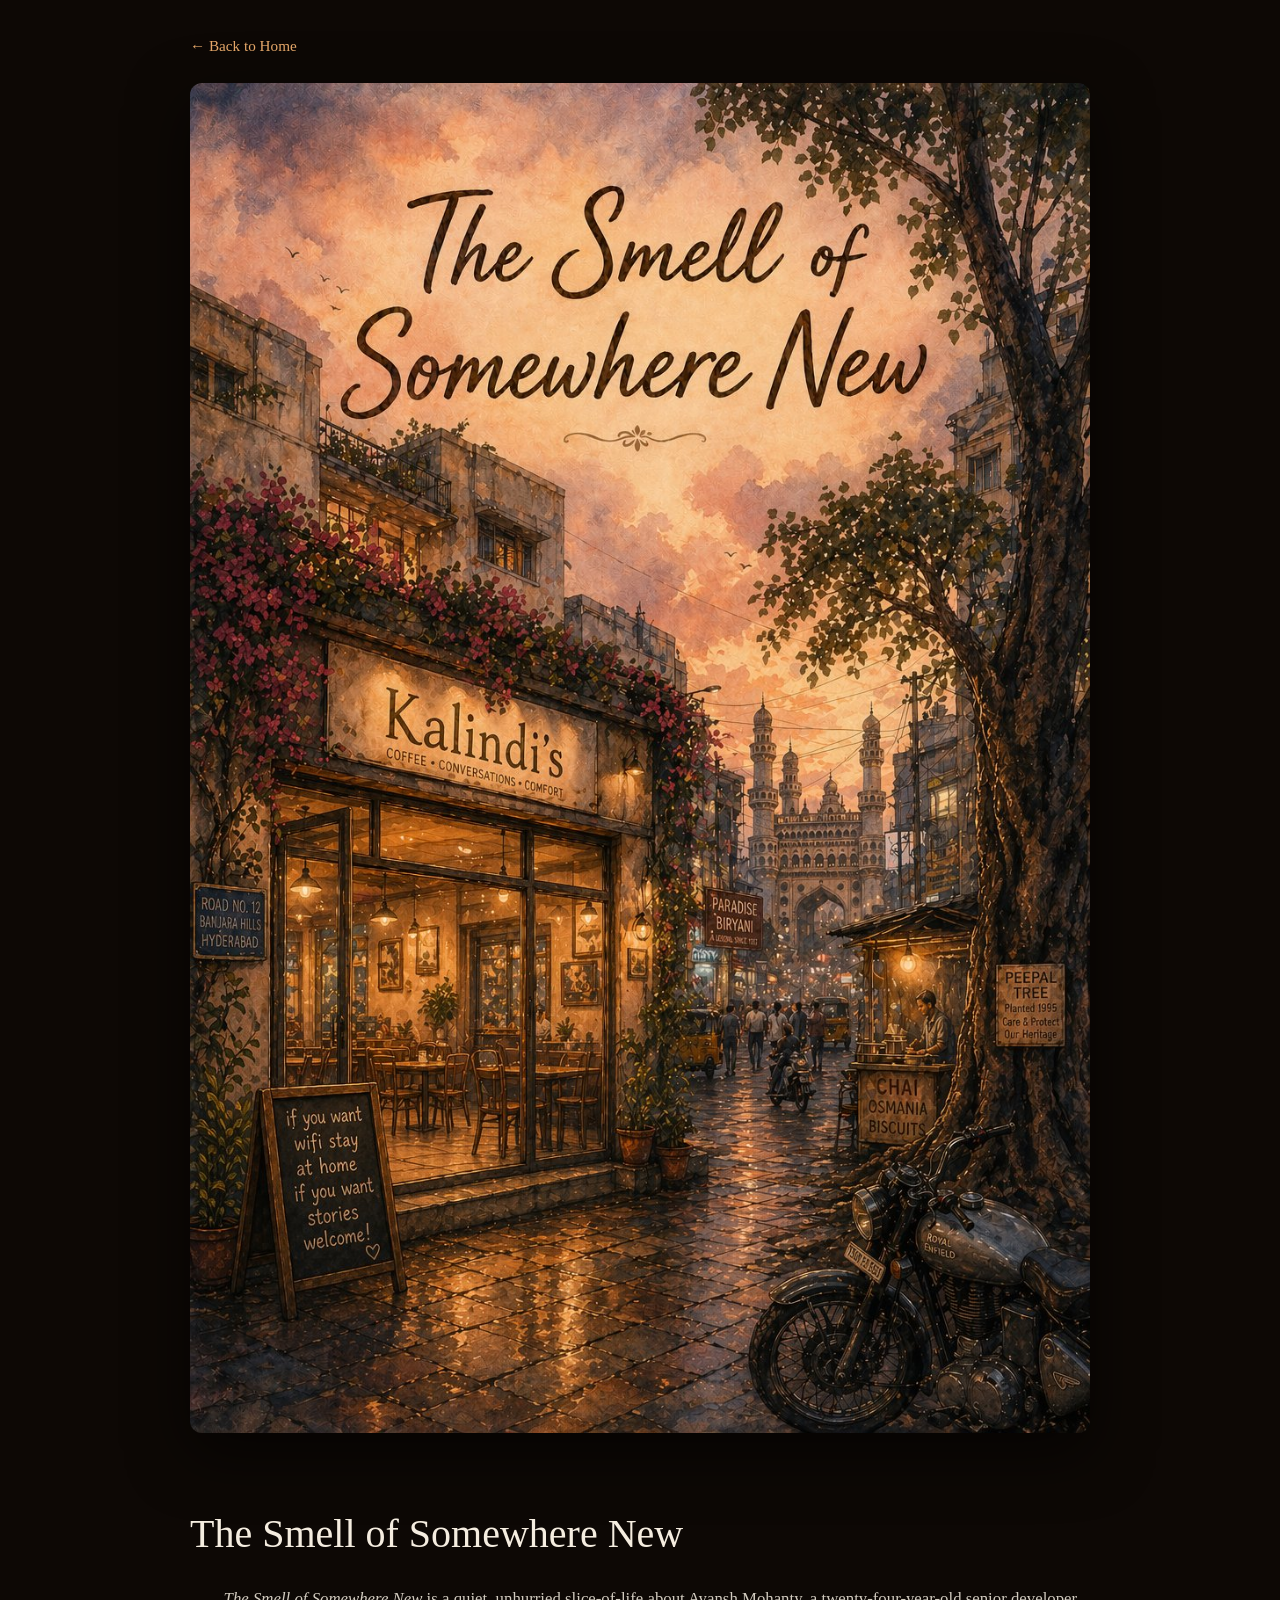
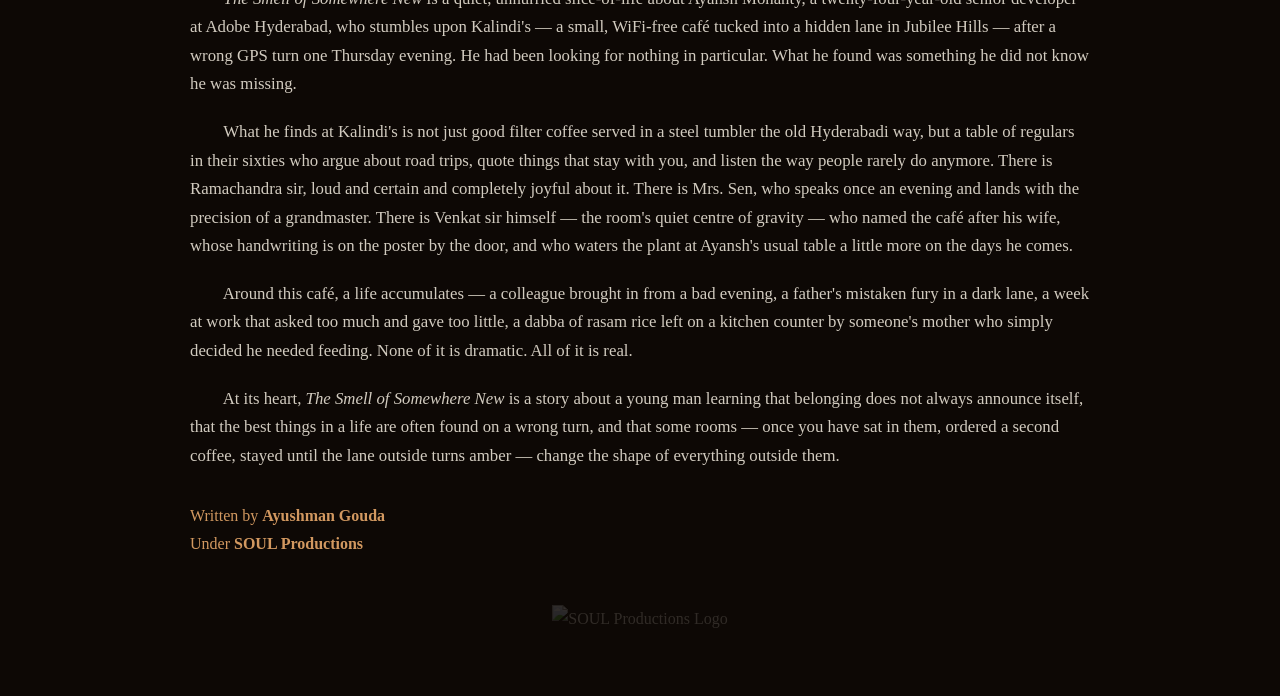
==== about.html @ c13f2eb7 "Add files via upload" ====
<!DOCTYPE html>
<html lang="en">
<head>
<meta charset="UTF-8">
<meta name="viewport" content="width=device-width, initial-scale=1.0">

<title>About – Kalindi’s Café | Slice of Life Web Novel</title>
<meta name="description" content="About Kalindi’s Café – a slice of life web novel set in Hyderabad. Written by Ayushman Gouda under SOUL Productions.">
<meta name="keywords" content="web novel, slice of life, Kalindi's Cafe, Ayushman Gouda, SOUL Productions">
<meta name="author" content="Ayushman Gouda">

<style>
body{
  margin:0;
  font-family:Georgia, serif;
  background:#0d0805;
  color:#f5ede0;
  line-height:1.7;
}

.container{
  max-width:900px;
  margin:auto;
  padding:2rem 1.5rem 4rem;
}

.hero-img{
  width:100%;
  border-radius:12px;
  margin-bottom:2rem;
  box-shadow:0 20px 60px rgba(0,0,0,0.6);
}

h1{
  font-size:2.5rem;
  font-weight:300;
  margin-bottom:1rem;
}

p{
  margin-bottom:1.2rem;
  font-size:1.05rem;
  color:rgba(245,237,224,0.85);
}

.author{
  margin-top:2rem;
  font-size:1rem;
  color:rgba(232,169,106,0.9);
}

.watermark{
  margin-top:3rem;
  text-align:center;
  opacity:0.15;
}

.watermark img{
  max-width:200px;
}

.back{
  display:inline-block;
  margin-bottom:1.5rem;
  color:#e8a96a;
  text-decoration:none;
  font-size:0.95rem;
}
</style>
</head>
<body>

<div class="container">

<a href="index.html" class="back">← Back to Home</a>

<img src="cover.png" class="hero-img" alt="The Smell of Somewhere New cover">

<h1>The Smell of Somewhere New</h1>

<p>
&nbsp;&nbsp;&nbsp;&nbsp;&nbsp;&nbsp;&nbsp;&nbsp;<em>The Smell of Somewhere New</em> is a quiet, unhurried slice-of-life about Ayansh Mohanty, a twenty-four-year-old senior developer at Adobe Hyderabad, who stumbles upon Kalindi's — a small, WiFi-free café tucked into a hidden lane in Jubilee Hills — after a wrong GPS turn one Thursday evening. He had been looking for nothing in particular. What he found was something he did not know he was missing.
</p>

<p>
&nbsp;&nbsp;&nbsp;&nbsp;&nbsp;&nbsp;&nbsp;&nbsp;What he finds at Kalindi's is not just good filter coffee served in a steel tumbler the old Hyderabadi way, but a table of regulars in their sixties who argue about road trips, quote things that stay with you, and listen the way people rarely do anymore. There is Ramachandra sir, loud and certain and completely joyful about it. There is Mrs. Sen, who speaks once an evening and lands with the precision of a grandmaster. There is Venkat sir himself — the room's quiet centre of gravity — who named the café after his wife, whose handwriting is on the poster by the door, and who waters the plant at Ayansh's usual table a little more on the days he comes.
</p>

<p>
&nbsp;&nbsp;&nbsp;&nbsp;&nbsp;&nbsp;&nbsp;&nbsp;Around this café, a life accumulates — a colleague brought in from a bad evening, a father's mistaken fury in a dark lane, a week at work that asked too much and gave too little, a dabba of rasam rice left on a kitchen counter by someone's mother who simply decided he needed feeding. None of it is dramatic. All of it is real.
</p>

<p>
&nbsp;&nbsp;&nbsp;&nbsp;&nbsp;&nbsp;&nbsp;&nbsp;At its heart, <em>The Smell of Somewhere New</em> is a story about a young man learning that belonging does not always announce itself, that the best things in a life are often found on a wrong turn, and that some rooms — once you have sat in them, ordered a second coffee, stayed until the lane outside turns amber — change the shape of everything outside them.
</p>

<div class="author">
Written by <strong>Ayushman Gouda</strong><br>
Under <strong>SOUL Productions</strong>
</div>

<div class="watermark">
<img src="soul-logo.png" alt="SOUL Productions Logo">
</div>

</div>

</body>
</html>
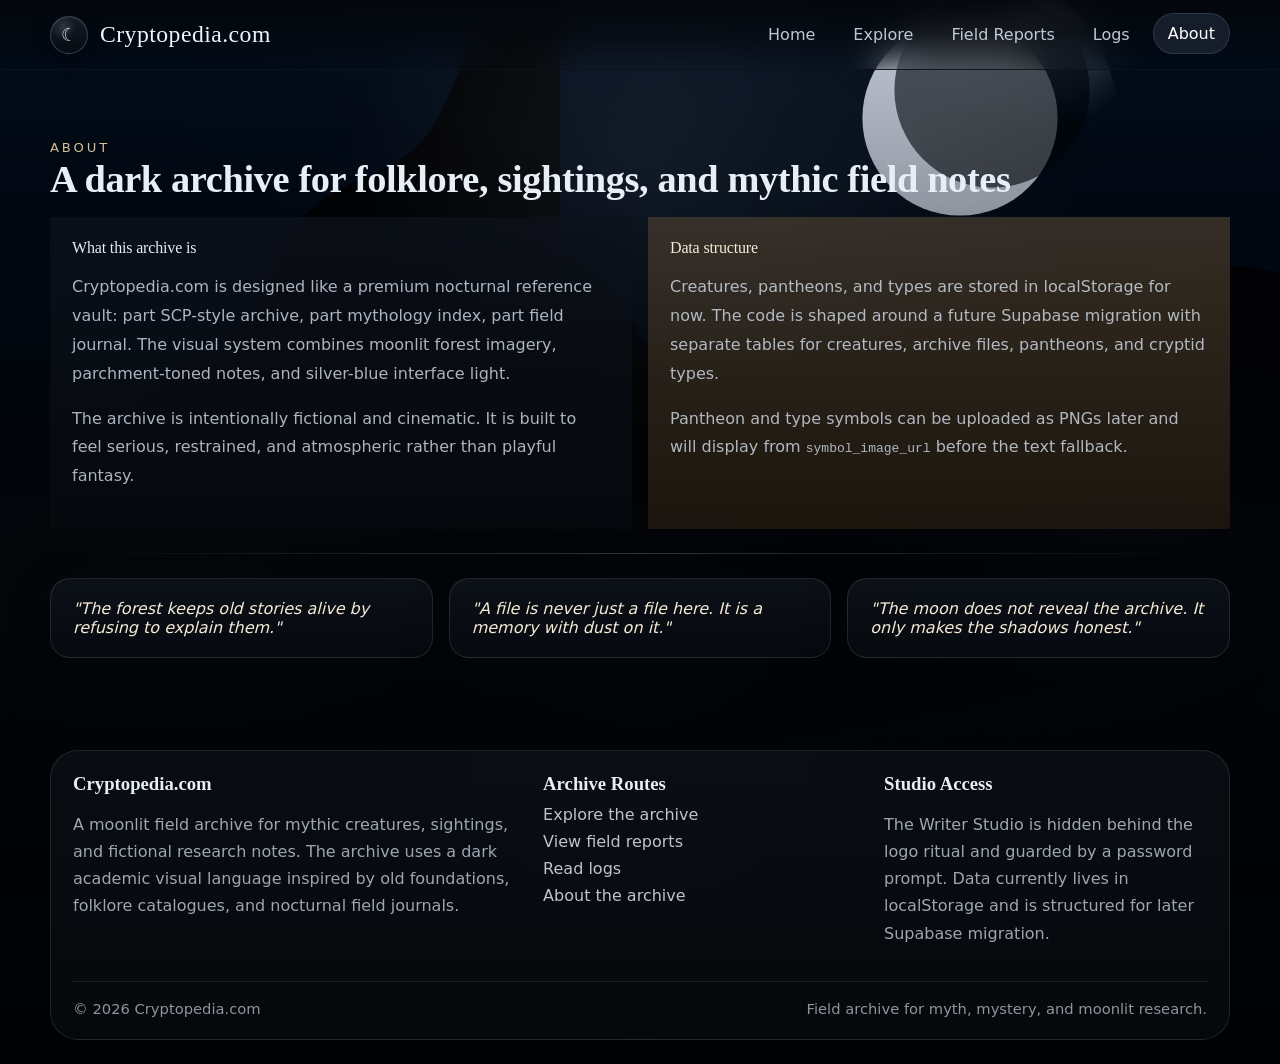
==== commit 276cb595: "Add files via upload" ====
--- a/about.html
+++ b/about.html
@@ -1,109 +1,37 @@
-<!DOCTYPE html>
+<!doctype html>
 <html lang="en">
-<head>
-<meta charset="UTF-8">
-<meta name="viewport" content="width=device-width, initial-scale=1.0">
-
-<title>About – Kalindi’s Café | Slice of Life Web Novel</title>
-<meta name="description" content="About Kalindi’s Café – a slice of life web novel set in Hyderabad. Written by Ayushman Gouda under SOUL Productions.">
-<meta name="keywords" content="web novel, slice of life, Kalindi's Cafe, Ayushman Gouda, SOUL Productions">
-<meta name="author" content="Ayushman Gouda">
-
-<style>
-body{
-  margin:0;
-  font-family:Georgia, serif;
-  background:#0d0805;
-  color:#f5ede0;
-  line-height:1.7;
-}
-
-.container{
-  max-width:900px;
-  margin:auto;
-  padding:2rem 1.5rem 4rem;
-}
-
-.hero-img{
-  width:100%;
-  border-radius:12px;
-  margin-bottom:2rem;
-  box-shadow:0 20px 60px rgba(0,0,0,0.6);
-}
-
-h1{
-  font-size:2.5rem;
-  font-weight:300;
-  margin-bottom:1rem;
-}
-
-p{
-  margin-bottom:1.2rem;
-  font-size:1.05rem;
-  color:rgba(245,237,224,0.85);
-}
-
-.author{
-  margin-top:2rem;
-  font-size:1rem;
-  color:rgba(232,169,106,0.9);
-}
-
-.watermark{
-  margin-top:3rem;
-  text-align:center;
-  opacity:0.15;
-}
-
-.watermark img{
-  max-width:200px;
-}
-
-.back{
-  display:inline-block;
-  margin-bottom:1.5rem;
-  color:#e8a96a;
-  text-decoration:none;
-  font-size:0.95rem;
-}
-</style>
-</head>
-<body>
-
-<div class="container">
-
-<a href="index.html" class="back">← Back to Home</a>
-
-<img src="cover.png" class="hero-img" alt="The Smell of Somewhere New cover">
-
-<h1>The Smell of Somewhere New</h1>
-
-<p>
-&nbsp;&nbsp;&nbsp;&nbsp;&nbsp;&nbsp;&nbsp;&nbsp;<em>The Smell of Somewhere New</em> is a quiet, unhurried slice-of-life about Ayansh Mohanty, a twenty-four-year-old senior developer at Adobe Hyderabad, who stumbles upon Kalindi's — a small, WiFi-free café tucked into a hidden lane in Jubilee Hills — after a wrong GPS turn one Thursday evening. He had been looking for nothing in particular. What he found was something he did not know he was missing.
-</p>
-
-<p>
-&nbsp;&nbsp;&nbsp;&nbsp;&nbsp;&nbsp;&nbsp;&nbsp;What he finds at Kalindi's is not just good filter coffee served in a steel tumbler the old Hyderabadi way, but a table of regulars in their sixties who argue about road trips, quote things that stay with you, and listen the way people rarely do anymore. There is Ramachandra sir, loud and certain and completely joyful about it. There is Mrs. Sen, who speaks once an evening and lands with the precision of a grandmaster. There is Venkat sir himself — the room's quiet centre of gravity — who named the café after his wife, whose handwriting is on the poster by the door, and who waters the plant at Ayansh's usual table a little more on the days he comes.
-</p>
-
-<p>
-&nbsp;&nbsp;&nbsp;&nbsp;&nbsp;&nbsp;&nbsp;&nbsp;Around this café, a life accumulates — a colleague brought in from a bad evening, a father's mistaken fury in a dark lane, a week at work that asked too much and gave too little, a dabba of rasam rice left on a kitchen counter by someone's mother who simply decided he needed feeding. None of it is dramatic. All of it is real.
-</p>
-
-<p>
-&nbsp;&nbsp;&nbsp;&nbsp;&nbsp;&nbsp;&nbsp;&nbsp;At its heart, <em>The Smell of Somewhere New</em> is a story about a young man learning that belonging does not always announce itself, that the best things in a life are often found on a wrong turn, and that some rooms — once you have sat in them, ordered a second coffee, stayed until the lane outside turns amber — change the shape of everything outside them.
-</p>
-
-<div class="author">
-Written by <strong>Ayushman Gouda</strong><br>
-Under <strong>SOUL Productions</strong>
-</div>
-
-<div class="watermark">
-<img src="soul-logo.png" alt="SOUL Productions Logo">
-</div>
-
-</div>
-
-</body>
+  <head>
+    <meta charset="UTF-8" />
+    <meta name="viewport" content="width=device-width, initial-scale=1.0" />
+    <title>Cryptopedia.com | About</title>
+    <link rel="stylesheet" href="./styles.css" />
+    <script defer src="./app.js"></script>
+  </head>
+  <body data-page="about">
+    <div id="moonlit-background" class="moonlit-background" aria-hidden="true"></div>
+    <div id="eye-layer" class="eye-layer" aria-hidden="true"></div>
+    <div class="site-shell">
+      <header id="site-header"></header>
+      <main id="app" class="page-root"></main>
+      <footer id="site-footer"></footer>
+    </div>
+    <dialog id="password-dialog" class="password-dialog">
+      <form method="dialog" class="password-card" id="password-form">
+        <div class="password-card__eyebrow">Secret Archive Access</div>
+        <h2>Writer Studio Unlock</h2>
+        <p>Enter the archive password to open the hidden console.</p>
+        <label class="field">
+          <span>Password</span>
+          <input id="password-input" type="password" autocomplete="current-password" placeholder="Enter password" />
+        </label>
+        <div class="dialog-actions">
+          <button type="button" class="button button--ghost" data-dialog-close>Cancel</button>
+          <button type="submit" class="button button--primary">Unlock</button>
+        </div>
+        <div id="password-error" class="password-error" aria-live="polite"></div>
+      </form>
+    </dialog>
+    <div id="modal-root"></div>
+    <div id="toast-root" class="toast-root" aria-live="polite"></div>
+  </body>
 </html>
--- a/styles.css
+++ b/styles.css
@@ -0,0 +1,1781 @@
+:root {
+  color-scheme: dark;
+  --bg: #05080d;
+  --bg-deep: #020406;
+  --panel: rgba(14, 19, 28, 0.72);
+  --panel-strong: rgba(10, 14, 21, 0.92);
+  --panel-soft: rgba(21, 28, 39, 0.58);
+  --parchment: linear-gradient(180deg, rgba(226, 207, 173, 0.14), rgba(183, 154, 108, 0.1));
+  --parchment-solid: #dfcfb0;
+  --border: rgba(183, 202, 220, 0.14);
+  --border-strong: rgba(215, 230, 246, 0.26);
+  --text: #e7eef6;
+  --muted: #a3b2c2;
+  --muted-strong: #7d8d9d;
+  --gold: #b59a6c;
+  --gold-soft: #d7bf8e;
+  --silver: #cadbf0;
+  --blue: #7ea0c9;
+  --blue-deep: #18273a;
+  --danger: #cf7481;
+  --success: #7cba9d;
+  --shadow: 0 22px 80px rgba(0, 0, 0, 0.44);
+  --radius: 20px;
+  --radius-lg: 28px;
+  --radius-sm: 14px;
+  --content-width: min(1180px, calc(100vw - 32px));
+  --font-serif: Georgia, "Times New Roman", Times, serif;
+  --font-sans: "Segoe UI", system-ui, -apple-system, BlinkMacSystemFont, sans-serif;
+}
+
+*,
+*::before,
+*::after {
+  box-sizing: border-box;
+}
+
+html {
+  scroll-behavior: smooth;
+}
+
+body {
+  margin: 0;
+  min-height: 100vh;
+  background:
+    radial-gradient(circle at top, rgba(66, 91, 130, 0.18), transparent 30%),
+    radial-gradient(circle at 50% -10%, rgba(111, 137, 181, 0.18), transparent 40%),
+    linear-gradient(180deg, #07101a 0%, #03060a 55%, #010204 100%);
+  color: var(--text);
+  font-family: var(--font-sans);
+  overflow-x: hidden;
+}
+
+body::before {
+  content: "";
+  position: fixed;
+  inset: 0;
+  pointer-events: none;
+  background-image:
+    radial-gradient(rgba(255, 255, 255, 0.06) 1px, transparent 1px);
+  background-size: 3px 3px;
+  opacity: 0.06;
+  mix-blend-mode: screen;
+  z-index: 0;
+}
+
+a {
+  color: inherit;
+  text-decoration: none;
+}
+
+button,
+input,
+textarea,
+select {
+  font: inherit;
+}
+
+button {
+  cursor: pointer;
+}
+
+img {
+  display: block;
+  max-width: 100%;
+}
+
+.site-shell {
+  position: relative;
+  z-index: 2;
+  min-height: 100vh;
+}
+
+.page-root {
+  width: var(--content-width);
+  margin: 0 auto;
+  padding: 110px 0 64px;
+}
+
+/* Background */
+.moonlit-background {
+  position: fixed;
+  inset: 0;
+  z-index: 0;
+  overflow: hidden;
+  pointer-events: none;
+}
+
+.moonlit-background::before,
+.moonlit-background::after {
+  content: "";
+  position: absolute;
+  inset: 0;
+}
+
+.moonlit-background::before {
+  background:
+    radial-gradient(circle at 72% 16%, rgba(226, 236, 255, 0.3), rgba(226, 236, 255, 0) 12%),
+    radial-gradient(circle at 65% 20%, rgba(129, 164, 216, 0.28), rgba(129, 164, 216, 0) 22%),
+    linear-gradient(180deg, rgba(3, 6, 10, 0.1), rgba(3, 6, 10, 0.34));
+  opacity: 0.96;
+}
+
+.moonlit-background::after {
+  background:
+    linear-gradient(180deg, rgba(2, 4, 8, 0), rgba(2, 4, 8, 0.86) 72%, rgba(1, 2, 4, 1)),
+    radial-gradient(circle at 50% 18%, rgba(169, 191, 223, 0.11), transparent 30%);
+}
+
+.moonlit-background__svg {
+  position: absolute;
+  inset: 0;
+  width: 100%;
+  height: 100%;
+  opacity: 0.9;
+  filter: saturate(0.92) contrast(1.08);
+}
+
+.moonlit-mist {
+  position: absolute;
+  inset: auto -10% 0;
+  height: 44%;
+  background:
+    radial-gradient(circle at 20% 20%, rgba(211, 222, 237, 0.08), transparent 32%),
+    radial-gradient(circle at 50% 40%, rgba(185, 206, 236, 0.07), transparent 28%),
+    radial-gradient(circle at 82% 18%, rgba(177, 198, 225, 0.06), transparent 26%);
+  filter: blur(18px);
+  opacity: 0.9;
+  animation: mist-drift 24s ease-in-out infinite alternate;
+}
+
+.moonlit-mist--secondary {
+  inset: auto -16% 6%;
+  height: 30%;
+  opacity: 0.45;
+  animation-duration: 32s;
+  animation-direction: alternate-reverse;
+}
+
+@keyframes mist-drift {
+  from {
+    transform: translate3d(-1.5%, 0, 0) scale(1.02);
+  }
+  to {
+    transform: translate3d(1.5%, -1.4%, 0) scale(1.05);
+  }
+}
+
+.eye-layer {
+  position: fixed;
+  inset: 0;
+  z-index: 1;
+  pointer-events: none;
+}
+
+.eye-sighting {
+  position: absolute;
+  display: flex;
+  align-items: center;
+  justify-content: center;
+  gap: 4px;
+  opacity: 0;
+  transform: translate3d(0, 0, 0) scale(0.8);
+  filter: blur(0.08px);
+  animation: sight-life var(--duration, 14s) ease-in-out forwards;
+}
+
+.eye-sighting::before {
+  content: "";
+  position: absolute;
+  inset: -30%;
+  border-radius: 999px;
+  background: radial-gradient(circle, var(--glow-color, rgba(208, 230, 255, 0.2)), transparent 70%);
+  opacity: 0.42;
+  filter: blur(12px);
+}
+
+.eye-dot {
+  position: relative;
+  width: var(--eye-width, 12px);
+  height: var(--eye-height, 12px);
+  border-radius: 999px;
+  background:
+    radial-gradient(circle at 50% 50%, var(--core-color, rgba(245, 250, 255, 0.96)) 0 32%, rgba(0, 0, 0, 0) 33%),
+    radial-gradient(circle at 50% 50%, rgba(255, 255, 255, 0.1), rgba(255, 255, 255, 0) 58%);
+  box-shadow:
+    0 0 10px var(--glow-color, rgba(196, 220, 255, 0.32)),
+    0 0 22px rgba(170, 200, 255, 0.12);
+  animation: eye-flicker var(--flicker-duration, 5.5s) infinite;
+}
+
+.eye-dot::before {
+  content: "";
+  position: absolute;
+  inset: 18% 30%;
+  border-radius: 999px;
+  background: var(--pupil-color, #0b1017);
+  opacity: 0.95;
+  transform: scaleY(var(--pupil-scale, 1));
+}
+
+.eye-dot--slit {
+  border-radius: 999px;
+  width: calc(var(--eye-width, 12px) * 0.8);
+  height: calc(var(--eye-height, 12px) * 1.15);
+}
+
+.eye-dot--slit::before {
+  inset: 10% 38%;
+  background: var(--pupil-color, #05080d);
+  transform: scaleY(1.5);
+}
+
+.eye-dot--spider {
+  width: 7px;
+  height: 7px;
+  box-shadow:
+    0 0 8px var(--glow-color, rgba(196, 220, 255, 0.28)),
+    0 0 14px rgba(170, 200, 255, 0.14);
+}
+
+.eye-dot--spider::after {
+  content: "";
+  position: absolute;
+  inset: -5px;
+  border-radius: 999px;
+  border: 1px solid rgba(255, 255, 255, 0.08);
+  transform: scale(1.02);
+  opacity: 0.5;
+}
+
+.eye-dot--humanoid {
+  width: 10px;
+  height: 8px;
+  border-radius: 10px 10px 16px 16px;
+}
+
+.eye-dot--predator {
+  width: 16px;
+  height: 12px;
+}
+
+.eye-dot--predator::before {
+  inset: 18% 38%;
+  box-shadow: 0 0 8px rgba(255, 255, 255, 0.14);
+}
+
+.eye-color--ice {
+  --core-color: rgba(243, 248, 255, 0.96);
+  --glow-color: rgba(185, 216, 255, 0.42);
+  --pupil-color: #091018;
+}
+
+.eye-color--white {
+  --core-color: rgba(252, 250, 245, 0.96);
+  --glow-color: rgba(228, 236, 255, 0.28);
+  --pupil-color: #0d1117;
+}
+
+.eye-color--amber {
+  --core-color: rgba(255, 197, 118, 0.96);
+  --glow-color: rgba(255, 141, 106, 0.34);
+  --pupil-color: #190b08;
+}
+
+.eye-color--ember {
+  --core-color: rgba(211, 89, 58, 0.96);
+  --glow-color: rgba(255, 109, 61, 0.3);
+  --pupil-color: #180706;
+}
+
+@keyframes sight-life {
+  0% {
+    opacity: 0;
+    transform: translate3d(0, 7px, 0) scale(0.72);
+  }
+  12% {
+    opacity: 0.95;
+    transform: translate3d(0, 0, 0) scale(1);
+  }
+  28% {
+    opacity: 0.98;
+  }
+  34% {
+    transform: translate3d(-1px, -1px, 0) scale(1.01);
+  }
+  40% {
+    transform: translate3d(1px, 0, 0) scale(1);
+  }
+  48% {
+    opacity: 0.88;
+  }
+  64% {
+    opacity: 0.9;
+    transform: translate3d(0, -1px, 0) scale(0.99);
+  }
+  82% {
+    opacity: 0.42;
+  }
+  100% {
+    opacity: 0;
+    transform: translate3d(0, 8px, 0) scale(0.84);
+  }
+}
+
+@keyframes eye-flicker {
+  0%,
+  45%,
+  100% {
+    filter: brightness(1);
+  }
+  50% {
+    filter: brightness(1.22);
+  }
+  58% {
+    filter: brightness(0.9);
+  }
+  67% {
+    filter: brightness(1.12);
+  }
+}
+
+/* Header */
+header {
+  position: fixed;
+  inset: 0 0 auto;
+  z-index: 5;
+  padding: 14px 0;
+  background: linear-gradient(180deg, rgba(4, 7, 12, 0.94), rgba(4, 7, 12, 0.64), transparent);
+  backdrop-filter: blur(18px);
+  border-bottom: 1px solid rgba(255, 255, 255, 0.04);
+}
+
+.topbar {
+  width: var(--content-width);
+  margin: 0 auto;
+  display: flex;
+  align-items: center;
+  gap: 18px;
+}
+
+.brand {
+  display: inline-flex;
+  align-items: center;
+  gap: 12px;
+  min-width: 0;
+  flex: 0 0 auto;
+}
+
+.brand--button {
+  padding: 0;
+  border: 0;
+  background: transparent;
+  color: inherit;
+  text-align: left;
+}
+
+.brand-mark {
+  width: 38px;
+  height: 38px;
+  display: grid;
+  place-items: center;
+  border-radius: 999px;
+  border: 1px solid rgba(218, 231, 247, 0.22);
+  background:
+    radial-gradient(circle at 35% 30%, rgba(255, 255, 255, 0.14), transparent 36%),
+    linear-gradient(180deg, rgba(19, 28, 42, 0.95), rgba(8, 12, 18, 0.95));
+  box-shadow: inset 0 1px 0 rgba(255, 255, 255, 0.06), 0 8px 20px rgba(0, 0, 0, 0.24);
+  color: var(--silver);
+  font-family: var(--font-serif);
+  font-size: 1.12rem;
+}
+
+.brand-name {
+  font-family: var(--font-serif);
+  font-size: 1.48rem;
+  letter-spacing: 0.02em;
+  text-transform: none;
+  white-space: nowrap;
+  color: #eff5fc;
+}
+
+.nav-toggle {
+  display: none;
+  margin-left: auto;
+  border: 1px solid rgba(216, 227, 241, 0.16);
+  background: rgba(12, 18, 28, 0.72);
+  color: var(--text);
+  padding: 10px 14px;
+  border-radius: 999px;
+}
+
+.nav-links {
+  display: flex;
+  align-items: center;
+  gap: 8px;
+  margin-left: auto;
+  flex-wrap: wrap;
+}
+
+.nav-links a {
+  padding: 10px 14px;
+  color: rgba(225, 236, 248, 0.84);
+  border-radius: 999px;
+  transition: background 180ms ease, color 180ms ease, border-color 180ms ease, transform 180ms ease;
+  border: 1px solid transparent;
+}
+
+.nav-links a:hover,
+.nav-links a.is-active {
+  color: #ffffff;
+  background: rgba(28, 36, 50, 0.8);
+  border-color: rgba(223, 235, 248, 0.12);
+  transform: translateY(-1px);
+}
+
+.nav-actions {
+  display: flex;
+  align-items: center;
+  gap: 10px;
+  margin-left: auto;
+}
+
+/* Layout blocks */
+.hero,
+.section,
+.page-grid,
+.content-grid {
+  position: relative;
+  z-index: 2;
+}
+
+.hero {
+  display: grid;
+  grid-template-columns: 1.14fr 0.86fr;
+  gap: 28px;
+  align-items: center;
+  min-height: calc(100vh - 150px);
+  padding: 28px 0 18px;
+}
+
+.hero__card {
+  position: relative;
+  overflow: hidden;
+  border-radius: var(--radius-lg);
+  border: 1px solid rgba(197, 213, 232, 0.16);
+  background:
+    linear-gradient(180deg, rgba(7, 10, 16, 0.54), rgba(5, 8, 14, 0.9)),
+    radial-gradient(circle at top, rgba(123, 152, 196, 0.18), transparent 42%);
+  box-shadow: var(--shadow);
+  padding: 42px;
+}
+
+.hero__eyebrow {
+  margin-bottom: 16px;
+  color: var(--gold-soft);
+  font-size: 0.84rem;
+  letter-spacing: 0.36em;
+  text-transform: uppercase;
+}
+
+.hero__title {
+  margin: 0;
+  max-width: 12ch;
+  font-family: var(--font-serif);
+  font-size: clamp(3rem, 7vw, 5.5rem);
+  line-height: 0.92;
+  letter-spacing: -0.02em;
+  text-wrap: balance;
+}
+
+.hero__title span {
+  display: block;
+}
+
+.hero__subtitle {
+  max-width: 62ch;
+  margin: 20px 0 0;
+  color: rgba(221, 232, 244, 0.78);
+  font-size: 1.06rem;
+  line-height: 1.78;
+}
+
+.hero__search {
+  margin-top: 24px;
+  display: flex;
+  gap: 12px;
+  align-items: stretch;
+  max-width: 720px;
+}
+
+.hero__search .field {
+  flex: 1;
+}
+
+.hero__panel {
+  display: grid;
+  gap: 16px;
+}
+
+.hero-side {
+  display: grid;
+  gap: 18px;
+  align-content: start;
+}
+
+.glass-panel {
+  border: 1px solid rgba(194, 210, 230, 0.14);
+  background: linear-gradient(180deg, rgba(15, 21, 31, 0.74), rgba(8, 11, 18, 0.88));
+  backdrop-filter: blur(16px);
+  border-radius: var(--radius);
+  box-shadow: var(--shadow);
+}
+
+.hero-stat {
+  display: grid;
+  gap: 6px;
+  padding: 20px 22px;
+}
+
+.hero-stat__label {
+  color: var(--muted);
+  font-size: 0.84rem;
+  letter-spacing: 0.16em;
+  text-transform: uppercase;
+}
+
+.hero-stat__value {
+  font-family: var(--font-serif);
+  font-size: 1.6rem;
+  color: #eff5fb;
+}
+
+.hero-stat__copy {
+  color: rgba(208, 219, 232, 0.76);
+  line-height: 1.65;
+}
+
+.section {
+  margin-top: 30px;
+}
+
+.section__header {
+  display: flex;
+  align-items: end;
+  justify-content: space-between;
+  gap: 12px;
+  margin-bottom: 18px;
+}
+
+.section__eyebrow {
+  color: var(--gold-soft);
+  font-size: 0.82rem;
+  letter-spacing: 0.22em;
+  text-transform: uppercase;
+}
+
+.section__title {
+  margin: 4px 0 0;
+  font-family: var(--font-serif);
+  font-size: clamp(1.75rem, 3vw, 2.5rem);
+  line-height: 1.05;
+  letter-spacing: -0.01em;
+}
+
+.section__desc {
+  max-width: 70ch;
+  margin: 0;
+  color: rgba(197, 210, 225, 0.76);
+  line-height: 1.72;
+}
+
+.section__actions {
+  display: flex;
+  gap: 10px;
+  align-items: center;
+  flex-wrap: wrap;
+}
+
+.grid {
+  display: grid;
+  gap: 16px;
+}
+
+.grid--cards {
+  grid-template-columns: repeat(4, minmax(0, 1fr));
+}
+
+.grid--3 {
+  grid-template-columns: repeat(3, minmax(0, 1fr));
+}
+
+.grid--2 {
+  grid-template-columns: repeat(2, minmax(0, 1fr));
+}
+
+.archive-card,
+.creature-card,
+.pantheon-card,
+.type-card,
+.report-card,
+.form-card,
+.admin-card,
+.panel-card,
+.info-card,
+.quote-card {
+  position: relative;
+  overflow: hidden;
+  border-radius: var(--radius);
+  border: 1px solid var(--border);
+  background: linear-gradient(180deg, rgba(14, 19, 27, 0.84), rgba(7, 10, 15, 0.88));
+  box-shadow: 0 16px 44px rgba(0, 0, 0, 0.25);
+}
+
+.archive-card {
+  background: linear-gradient(180deg, rgba(226, 209, 171, 0.16), rgba(140, 112, 74, 0.09));
+  border-color: rgba(217, 202, 172, 0.18);
+  color: #f4ead5;
+}
+
+.archive-card::before,
+.creature-card::before,
+.pantheon-card::before,
+.type-card::before,
+.report-card::before,
+.admin-card::before,
+.panel-card::before {
+  content: "";
+  position: absolute;
+  inset: 0;
+  background:
+    radial-gradient(circle at top left, rgba(255, 255, 255, 0.08), transparent 26%),
+    radial-gradient(circle at bottom right, rgba(255, 255, 255, 0.03), transparent 22%);
+  pointer-events: none;
+}
+
+.creature-card,
+.pantheon-card,
+.type-card,
+.report-card,
+.admin-card,
+.panel-card {
+  transition: transform 180ms ease, box-shadow 180ms ease, border-color 180ms ease, background 180ms ease;
+}
+
+.creature-card:hover,
+.pantheon-card:hover,
+.type-card:hover,
+.report-card:hover,
+.admin-card:hover,
+.panel-card:hover {
+  transform: translateY(-4px);
+  border-color: rgba(211, 225, 241, 0.22);
+  box-shadow: 0 20px 56px rgba(0, 0, 0, 0.34);
+}
+
+.pantheon-card.is-active,
+.type-card.is-active {
+  border-color: rgba(216, 230, 246, 0.34);
+  box-shadow: 0 0 0 1px rgba(184, 205, 228, 0.15), 0 18px 44px rgba(0, 0, 0, 0.28);
+}
+
+.creature-card__media {
+  aspect-ratio: 16 / 10;
+  overflow: hidden;
+  background: linear-gradient(180deg, rgba(31, 43, 60, 0.95), rgba(6, 8, 12, 0.98));
+}
+
+.creature-card__media img {
+  width: 100%;
+  height: 100%;
+  object-fit: cover;
+  filter: saturate(0.92) contrast(1.02);
+}
+
+.creature-card__body,
+.pantheon-card__body,
+.type-card__body,
+.report-card__body,
+.admin-card__body,
+.panel-card__body {
+  padding: 18px;
+}
+
+.creature-card__title,
+.panel-heading,
+.tab-heading,
+.modal-heading,
+.password-card h2 {
+  margin: 0;
+  font-family: var(--font-serif);
+  letter-spacing: -0.01em;
+}
+
+.creature-card__title {
+  font-size: 1.28rem;
+}
+
+.card-meta,
+.archive-meta,
+.small-meta {
+  display: flex;
+  flex-wrap: wrap;
+  gap: 8px;
+  margin-top: 10px;
+}
+
+.badge,
+.pill,
+.tag {
+  display: inline-flex;
+  align-items: center;
+  gap: 6px;
+  padding: 6px 10px;
+  border-radius: 999px;
+  font-size: 0.76rem;
+  letter-spacing: 0.02em;
+  border: 1px solid rgba(210, 223, 239, 0.1);
+  background: rgba(14, 18, 24, 0.68);
+  color: rgba(225, 236, 247, 0.88);
+}
+
+.badge--gold,
+.pill--gold {
+  background: rgba(90, 74, 42, 0.3);
+  border-color: rgba(190, 162, 108, 0.2);
+  color: #efdea8;
+}
+
+.badge--danger {
+  background: rgba(90, 30, 33, 0.25);
+  color: #f0b2ba;
+  border-color: rgba(210, 113, 128, 0.22);
+}
+
+.badge--success {
+  background: rgba(24, 62, 47, 0.26);
+  color: #b7ead6;
+  border-color: rgba(109, 185, 145, 0.2);
+}
+
+.button {
+  display: inline-flex;
+  align-items: center;
+  justify-content: center;
+  gap: 8px;
+  padding: 12px 16px;
+  border-radius: 999px;
+  border: 1px solid transparent;
+  transition: transform 180ms ease, background 180ms ease, border-color 180ms ease, color 180ms ease, box-shadow 180ms ease;
+  white-space: nowrap;
+}
+
+.button:hover {
+  transform: translateY(-1px);
+}
+
+.button--primary {
+  background: linear-gradient(180deg, rgba(48, 70, 104, 0.98), rgba(24, 38, 58, 0.98));
+  color: #f5f7fb;
+  border-color: rgba(166, 190, 223, 0.18);
+  box-shadow: 0 10px 30px rgba(25, 40, 58, 0.34);
+}
+
+.button--ghost {
+  background: rgba(15, 22, 32, 0.52);
+  border-color: rgba(197, 214, 232, 0.16);
+  color: var(--text);
+}
+
+.button--gold {
+  background: linear-gradient(180deg, rgba(169, 138, 86, 0.95), rgba(121, 93, 50, 0.95));
+  color: #11131a;
+  border-color: rgba(236, 214, 171, 0.22);
+}
+
+.button--danger {
+  background: rgba(81, 28, 33, 0.82);
+  color: #f2d0d3;
+  border-color: rgba(214, 120, 133, 0.2);
+}
+
+.button--small {
+  padding: 8px 12px;
+  font-size: 0.9rem;
+}
+
+.button--block {
+  width: 100%;
+}
+
+.field {
+  display: grid;
+  gap: 8px;
+  width: 100%;
+}
+
+.field > span {
+  color: rgba(206, 218, 231, 0.8);
+  font-size: 0.86rem;
+  letter-spacing: 0.04em;
+}
+
+.field input,
+.field textarea,
+.field select {
+  width: 100%;
+  border: 1px solid rgba(205, 219, 237, 0.12);
+  background: rgba(7, 11, 17, 0.88);
+  color: var(--text);
+  border-radius: 14px;
+  padding: 13px 14px;
+  outline: none;
+  transition: border-color 160ms ease, box-shadow 160ms ease, background 160ms ease;
+}
+
+.field textarea {
+  min-height: 120px;
+  resize: vertical;
+}
+
+.field input:focus,
+.field textarea:focus,
+.field select:focus {
+  border-color: rgba(185, 207, 229, 0.34);
+  box-shadow: 0 0 0 3px rgba(113, 147, 200, 0.14);
+}
+
+.inline-fields {
+  display: grid;
+  grid-template-columns: repeat(2, minmax(0, 1fr));
+  gap: 12px;
+}
+
+.search-bar {
+  display: flex;
+  align-items: stretch;
+  gap: 12px;
+}
+
+.search-bar .field {
+  flex: 1;
+}
+
+.panel {
+  padding: 22px;
+}
+
+.panel--soft {
+  background: linear-gradient(180deg, rgba(13, 18, 28, 0.74), rgba(7, 10, 15, 0.84));
+}
+
+.panel--parchment {
+  background:
+    linear-gradient(180deg, rgba(245, 232, 198, 0.14), rgba(156, 129, 82, 0.1)),
+    linear-gradient(180deg, rgba(28, 19, 11, 0.72), rgba(15, 10, 6, 0.84));
+  border-color: rgba(224, 193, 139, 0.2);
+  color: #f5ead6;
+}
+
+.panel--wide {
+  padding: 28px;
+}
+
+.section-divider {
+  height: 1px;
+  margin: 24px 0;
+  background: linear-gradient(90deg, transparent, rgba(213, 226, 242, 0.22), transparent);
+}
+
+.skinny-rule {
+  height: 1px;
+  background: linear-gradient(90deg, rgba(201, 173, 120, 0), rgba(201, 173, 120, 0.45), rgba(201, 173, 120, 0));
+  margin: 14px 0;
+}
+
+.preview-grid {
+  display: grid;
+  gap: 16px;
+  grid-template-columns: repeat(5, minmax(0, 1fr));
+}
+
+.pantheon-card,
+.type-card {
+  min-height: 184px;
+}
+
+.pantheon-card__symbol,
+.type-card__symbol,
+.profile-symbol {
+  width: 62px;
+  height: 62px;
+  border-radius: 18px;
+  display: grid;
+  place-items: center;
+  margin-bottom: 14px;
+  border: 1px solid rgba(223, 235, 248, 0.14);
+  background:
+    radial-gradient(circle at 30% 28%, rgba(255, 255, 255, 0.12), transparent 34%),
+    linear-gradient(180deg, rgba(20, 29, 41, 0.92), rgba(9, 13, 19, 0.95));
+  overflow: hidden;
+}
+
+.pantheon-card__symbol img,
+.type-card__symbol img,
+.profile-symbol img {
+  width: 78%;
+  height: 78%;
+  object-fit: contain;
+}
+
+.pantheon-card__symbol span,
+.type-card__symbol span,
+.profile-symbol span {
+  font-family: var(--font-serif);
+  font-size: 1.7rem;
+  color: #f0e0b5;
+}
+
+.pantheon-card__title,
+.type-card__title {
+  margin: 0;
+  font-family: var(--font-serif);
+  font-size: 1.08rem;
+}
+
+.pantheon-card__desc,
+.type-card__desc,
+.report-card__desc,
+.archive-copy,
+.prose,
+.about-copy {
+  color: rgba(212, 223, 235, 0.8);
+  line-height: 1.8;
+}
+
+.creature-card__desc {
+  margin: 10px 0 0;
+  color: rgba(207, 219, 231, 0.76);
+  line-height: 1.7;
+}
+
+.creature-card__footer {
+  display: flex;
+  align-items: center;
+  justify-content: space-between;
+  gap: 10px;
+  margin-top: 16px;
+}
+
+.creature-card__footer .button {
+  margin-left: auto;
+}
+
+.card-image-frame {
+  border-radius: 18px;
+  overflow: hidden;
+  border: 1px solid rgba(213, 227, 241, 0.1);
+  background: linear-gradient(180deg, rgba(12, 17, 25, 0.9), rgba(5, 8, 11, 0.96));
+}
+
+.card-image-frame img {
+  width: 100%;
+  aspect-ratio: 16 / 10;
+  object-fit: cover;
+  display: block;
+}
+
+.profile-layout {
+  display: grid;
+  grid-template-columns: 0.98fr 1.02fr;
+  gap: 22px;
+  align-items: start;
+}
+
+.profile-hero {
+  padding: 20px;
+}
+
+.profile-image {
+  width: 100%;
+  aspect-ratio: 1 / 1;
+  object-fit: cover;
+  border-radius: 18px;
+  border: 1px solid rgba(214, 226, 240, 0.12);
+}
+
+.profile-title {
+  margin: 14px 0 0;
+  font-family: var(--font-serif);
+  font-size: clamp(2.2rem, 4vw, 3.6rem);
+  line-height: 1;
+}
+
+.profile-quickfacts {
+  display: grid;
+  gap: 10px;
+  margin-top: 18px;
+}
+
+.fact-row {
+  display: grid;
+  grid-template-columns: 180px 1fr;
+  gap: 12px;
+  align-items: start;
+  padding: 11px 0;
+  border-top: 1px solid rgba(205, 220, 235, 0.08);
+}
+
+.fact-row:first-child {
+  border-top: 0;
+  padding-top: 0;
+}
+
+.fact-row__label {
+  color: var(--muted);
+  letter-spacing: 0.08em;
+  text-transform: uppercase;
+  font-size: 0.76rem;
+}
+
+.tabs {
+  display: flex;
+  flex-wrap: wrap;
+  gap: 10px;
+}
+
+.tab-button {
+  border: 1px solid rgba(206, 219, 236, 0.14);
+  background: rgba(8, 11, 16, 0.7);
+  color: rgba(232, 239, 247, 0.88);
+  border-radius: 999px;
+  padding: 11px 14px;
+}
+
+.tab-button.is-active {
+  background: linear-gradient(180deg, rgba(53, 74, 108, 0.96), rgba(22, 31, 47, 0.96));
+  border-color: rgba(193, 212, 234, 0.22);
+}
+
+.tab-panel {
+  margin-top: 16px;
+}
+
+.archive-sheet {
+  padding: 22px;
+  background:
+    radial-gradient(circle at 15% 15%, rgba(255, 255, 255, 0.12), transparent 22%),
+    linear-gradient(180deg, rgba(236, 221, 188, 0.17), rgba(150, 115, 63, 0.1)),
+    linear-gradient(180deg, rgba(28, 21, 14, 0.74), rgba(17, 11, 7, 0.84));
+  color: #f7eddc;
+  border: 1px solid rgba(226, 202, 149, 0.18);
+}
+
+.archive-sheet h3,
+.archive-sheet h4 {
+  margin-top: 0;
+  font-family: var(--font-serif);
+}
+
+.archive-sheet p {
+  color: rgba(250, 242, 229, 0.9);
+}
+
+.archive-sheet .small-meta {
+  color: rgba(244, 231, 201, 0.74);
+}
+
+.log-documents {
+  display: grid;
+  gap: 14px;
+  margin-top: 20px;
+}
+
+.log-document {
+  padding: 18px;
+  border-radius: 18px;
+  border: 1px solid rgba(240, 220, 182, 0.18);
+  background: rgba(25, 18, 12, 0.4);
+}
+
+.log-document__meta,
+.log-document__actions {
+  display: flex;
+  gap: 10px;
+  flex-wrap: wrap;
+  align-items: center;
+}
+
+.log-document__title {
+  margin: 12px 0;
+  font-family: var(--font-serif);
+  font-size: 1.2rem;
+}
+
+.pdf-dropzone,
+.image-dropzone {
+  position: relative;
+  border: 1px dashed rgba(208, 223, 241, 0.22);
+  border-radius: 18px;
+  background: rgba(9, 12, 18, 0.72);
+  transition: border-color 180ms ease, background 180ms ease, transform 180ms ease;
+}
+
+.pdf-dropzone {
+  min-height: 156px;
+  display: grid;
+  place-items: center;
+  text-align: center;
+  padding: 20px;
+}
+
+.pdf-dropzone.is-dragging,
+.image-dropzone.is-dragging,
+.pdf-dropzone:hover,
+.image-dropzone:hover {
+  border-color: rgba(210, 188, 136, 0.44);
+  background: rgba(26, 19, 14, 0.6);
+  transform: translateY(-1px);
+}
+
+.pdf-dropzone__plus {
+  width: 54px;
+  height: 54px;
+  display: grid;
+  place-items: center;
+  border-radius: 999px;
+  border: 1px solid rgba(229, 205, 159, 0.26);
+  color: var(--gold-soft);
+  font-family: var(--font-serif);
+  font-size: 2rem;
+  margin-bottom: 12px;
+}
+
+.pdf-dropzone__copy,
+.image-dropzone__hint {
+  color: rgba(226, 235, 244, 0.8);
+  line-height: 1.6;
+}
+
+.image-dropzone__hint {
+  position: absolute;
+  inset: auto 12px 12px;
+  padding: 8px 10px;
+  border-radius: 999px;
+  background: rgba(7, 10, 15, 0.82);
+  border: 1px solid rgba(208, 221, 236, 0.12);
+  font-size: 0.84rem;
+}
+
+.pdf-upload-list {
+  display: grid;
+  gap: 10px;
+}
+
+.pdf-upload-item {
+  display: flex;
+  justify-content: space-between;
+  gap: 12px;
+  align-items: center;
+  padding: 12px 14px;
+  border-radius: 14px;
+  border: 1px solid rgba(204, 219, 236, 0.12);
+  background: rgba(8, 11, 16, 0.7);
+}
+
+.pdf-log-editor {
+  display: grid;
+  gap: 12px;
+  padding: 14px;
+  border-radius: 16px;
+  border: 1px solid rgba(204, 219, 236, 0.12);
+  background: rgba(8, 11, 16, 0.72);
+}
+
+.pdf-log-editor__fields {
+  display: grid;
+  gap: 10px;
+}
+
+.pdf-log-editor__meta,
+.pdf-log-editor__actions {
+  display: flex;
+  gap: 10px;
+  flex-wrap: wrap;
+  align-items: center;
+}
+
+.pdf-reader-overlay {
+  position: fixed;
+  inset: 0;
+  z-index: 40;
+  display: flex;
+  flex-direction: column;
+  background:
+    radial-gradient(circle at top, rgba(103, 131, 171, 0.14), transparent 26%),
+    rgba(3, 5, 8, 0.96);
+}
+
+.pdf-reader-topbar {
+  display: flex;
+  justify-content: space-between;
+  align-items: center;
+  gap: 12px;
+  padding: 14px 18px;
+  border-bottom: 1px solid rgba(209, 222, 238, 0.12);
+  background: rgba(7, 10, 15, 0.92);
+  backdrop-filter: blur(14px);
+}
+
+.pdf-reader-title {
+  font-family: var(--font-serif);
+  font-size: 1.15rem;
+}
+
+.pdf-reader-actions {
+  display: flex;
+  gap: 10px;
+  flex-wrap: wrap;
+}
+
+.pdf-reader-stage {
+  flex: 1;
+  padding: 18px;
+}
+
+.pdf-reader-frame {
+  width: 100%;
+  height: 100%;
+  border: 1px solid rgba(208, 221, 238, 0.12);
+  border-radius: 18px;
+  background: #111;
+}
+
+.report-card {
+  min-height: 100%;
+}
+
+.report-card__eyebrow {
+  color: var(--gold-soft);
+  font-size: 0.8rem;
+  letter-spacing: 0.18em;
+  text-transform: uppercase;
+}
+
+.report-card__title {
+  margin: 12px 0 8px;
+  font-family: var(--font-serif);
+  font-size: 1.28rem;
+}
+
+.report-card__footer {
+  display: flex;
+  justify-content: space-between;
+  gap: 10px;
+  margin-top: 16px;
+  color: var(--muted);
+  font-size: 0.9rem;
+}
+
+.filters {
+  display: flex;
+  flex-wrap: wrap;
+  gap: 10px;
+}
+
+.filter-chip {
+  padding: 10px 14px;
+  border-radius: 999px;
+  border: 1px solid rgba(207, 221, 237, 0.14);
+  background: rgba(10, 13, 20, 0.7);
+  color: rgba(240, 245, 250, 0.9);
+}
+
+.filter-chip.is-active {
+  background: rgba(35, 50, 73, 0.9);
+  border-color: rgba(190, 211, 238, 0.24);
+}
+
+.stepper {
+  display: grid;
+  gap: 18px;
+}
+
+.stepper__bar {
+  display: flex;
+  gap: 12px;
+  align-items: center;
+  flex-wrap: wrap;
+}
+
+.step-pill {
+  display: inline-flex;
+  align-items: center;
+  gap: 8px;
+  padding: 10px 14px;
+  border-radius: 999px;
+  border: 1px solid rgba(202, 216, 233, 0.12);
+  background: rgba(10, 14, 20, 0.74);
+}
+
+.step-pill.is-active {
+  background: rgba(40, 55, 81, 0.94);
+  border-color: rgba(195, 214, 236, 0.22);
+}
+
+.step-pill__num {
+  width: 24px;
+  height: 24px;
+  border-radius: 999px;
+  display: grid;
+  place-items: center;
+  background: rgba(255, 255, 255, 0.08);
+  color: var(--silver);
+  font-size: 0.8rem;
+}
+
+.studio-layout {
+  display: grid;
+  grid-template-columns: 280px minmax(0, 1fr);
+  gap: 18px;
+}
+
+.studio-sidebar {
+  position: sticky;
+  top: 106px;
+  align-self: start;
+  display: grid;
+  gap: 12px;
+}
+
+.studio-nav {
+  display: grid;
+  gap: 8px;
+}
+
+.studio-nav button {
+  width: 100%;
+  text-align: left;
+  border-radius: 14px;
+  border: 1px solid rgba(205, 219, 235, 0.12);
+  background: rgba(8, 11, 16, 0.7);
+  color: rgba(235, 241, 248, 0.9);
+  padding: 12px 14px;
+}
+
+.studio-nav button.is-active {
+  background: rgba(33, 44, 64, 0.95);
+  border-color: rgba(196, 215, 238, 0.22);
+}
+
+.studio-content {
+  display: grid;
+  gap: 18px;
+}
+
+.studio-toolbar {
+  display: flex;
+  flex-wrap: wrap;
+  gap: 10px;
+  justify-content: space-between;
+}
+
+.split-toolbar {
+  display: flex;
+  flex-wrap: wrap;
+  gap: 10px;
+}
+
+.studio-section {
+  display: grid;
+  gap: 14px;
+}
+
+.list-grid {
+  display: grid;
+  gap: 12px;
+}
+
+.list-item {
+  display: flex;
+  align-items: start;
+  justify-content: space-between;
+  gap: 12px;
+  padding: 14px;
+  border-radius: 16px;
+  border: 1px solid rgba(208, 221, 236, 0.12);
+  background: rgba(8, 11, 16, 0.7);
+}
+
+.list-item__main {
+  min-width: 0;
+}
+
+.list-item__title {
+  margin: 0;
+  font-family: var(--font-serif);
+  font-size: 1.05rem;
+}
+
+.list-item__subtitle {
+  margin: 4px 0 0;
+  color: var(--muted);
+  line-height: 1.6;
+}
+
+.list-actions {
+  display: flex;
+  flex-wrap: wrap;
+  gap: 8px;
+  justify-content: flex-end;
+}
+
+.symbol-preview {
+  width: 84px;
+  height: 84px;
+  border-radius: 22px;
+  border: 1px solid rgba(210, 223, 238, 0.12);
+  background: rgba(9, 12, 18, 0.88);
+  display: grid;
+  place-items: center;
+  overflow: hidden;
+}
+
+.symbol-preview img {
+  width: 80%;
+  height: 80%;
+  object-fit: contain;
+}
+
+.symbol-preview span {
+  font-family: var(--font-serif);
+  color: #efdea8;
+  font-size: 2rem;
+}
+
+.mini-grid {
+  display: grid;
+  gap: 12px;
+  grid-template-columns: repeat(2, minmax(0, 1fr));
+}
+
+.toggle-row {
+  display: flex;
+  gap: 10px;
+  align-items: center;
+  flex-wrap: wrap;
+}
+
+.help-text {
+  color: var(--muted);
+  font-size: 0.92rem;
+  line-height: 1.7;
+}
+
+.note-box {
+  padding: 14px 16px;
+  border-radius: 16px;
+  background: rgba(13, 18, 27, 0.8);
+  border: 1px solid rgba(194, 210, 231, 0.12);
+  color: rgba(223, 232, 242, 0.84);
+}
+
+.footer {
+  width: var(--content-width);
+  margin: 28px auto 24px;
+  padding: 22px;
+  border-radius: var(--radius-lg);
+  border: 1px solid rgba(205, 220, 236, 0.12);
+  background:
+    linear-gradient(180deg, rgba(10, 14, 20, 0.9), rgba(6, 8, 12, 0.95)),
+    radial-gradient(circle at top, rgba(129, 154, 189, 0.1), transparent 46%);
+  box-shadow: var(--shadow);
+}
+
+.footer__grid {
+  display: grid;
+  grid-template-columns: 1.4fr 1fr 1fr;
+  gap: 18px;
+}
+
+.footer__title {
+  margin: 0 0 10px;
+  font-family: var(--font-serif);
+}
+
+.footer__copy {
+  color: rgba(204, 216, 229, 0.76);
+  line-height: 1.7;
+}
+
+.footer__links {
+  display: grid;
+  gap: 8px;
+}
+
+.footer__links a {
+  color: rgba(229, 237, 247, 0.82);
+}
+
+.footer__links a:hover {
+  color: #fff;
+}
+
+.footer__bottom {
+  display: flex;
+  justify-content: space-between;
+  gap: 12px;
+  align-items: center;
+  margin-top: 18px;
+  padding-top: 18px;
+  border-top: 1px solid rgba(205, 219, 237, 0.1);
+  color: rgba(204, 216, 229, 0.68);
+  font-size: 0.92rem;
+}
+
+.quote-card {
+  padding: 20px 22px;
+  font-style: italic;
+  color: #f4ead6;
+}
+
+.quote-card cite {
+  display: block;
+  margin-top: 10px;
+  font-style: normal;
+  color: rgba(241, 229, 207, 0.74);
+}
+
+.password-dialog,
+.modal {
+  border: none;
+  padding: 0;
+  background: transparent;
+  color: var(--text);
+}
+
+.password-dialog::backdrop,
+.modal::backdrop {
+  background: rgba(1, 2, 4, 0.72);
+  backdrop-filter: blur(8px);
+}
+
+.password-card,
+.modal-card {
+  width: min(520px, calc(100vw - 24px));
+  border-radius: 24px;
+  border: 1px solid rgba(208, 222, 238, 0.16);
+  background:
+    radial-gradient(circle at top, rgba(106, 134, 176, 0.18), transparent 40%),
+    linear-gradient(180deg, rgba(16, 21, 30, 0.98), rgba(8, 11, 16, 0.98));
+  box-shadow: var(--shadow);
+  padding: 24px;
+}
+
+.password-card__eyebrow {
+  color: var(--gold-soft);
+  letter-spacing: 0.22em;
+  text-transform: uppercase;
+  font-size: 0.78rem;
+  margin-bottom: 10px;
+}
+
+.password-error {
+  margin-top: 8px;
+  color: #f0b2ba;
+  min-height: 1.2em;
+}
+
+.dialog-actions,
+.modal-actions {
+  display: flex;
+  justify-content: flex-end;
+  gap: 10px;
+  margin-top: 18px;
+  flex-wrap: wrap;
+}
+
+.toast-root {
+  position: fixed;
+  right: 16px;
+  bottom: 16px;
+  z-index: 20;
+  display: grid;
+  gap: 10px;
+}
+
+.toast {
+  min-width: 260px;
+  max-width: min(360px, calc(100vw - 24px));
+  padding: 12px 14px;
+  border-radius: 16px;
+  border: 1px solid rgba(212, 225, 238, 0.14);
+  background: rgba(12, 16, 24, 0.94);
+  color: rgba(238, 244, 250, 0.94);
+  box-shadow: var(--shadow);
+}
+
+.toast--success {
+  border-color: rgba(125, 189, 159, 0.22);
+}
+
+.toast--warning {
+  border-color: rgba(215, 177, 93, 0.22);
+}
+
+.empty-state {
+  padding: 32px;
+  text-align: center;
+  color: rgba(218, 228, 238, 0.76);
+  border-radius: var(--radius);
+  border: 1px dashed rgba(204, 218, 234, 0.16);
+  background: rgba(10, 13, 20, 0.68);
+}
+
+.no-scroll {
+  overflow: hidden;
+}
+
+.sr-only {
+  position: absolute;
+  width: 1px;
+  height: 1px;
+  padding: 0;
+  margin: -1px;
+  overflow: hidden;
+  clip: rect(0, 0, 0, 0);
+  white-space: nowrap;
+  border: 0;
+}
+
+/* Responsive */
+@media (max-width: 1080px) {
+  .grid--cards,
+  .preview-grid {
+    grid-template-columns: repeat(2, minmax(0, 1fr));
+  }
+
+  .hero,
+  .profile-layout,
+  .studio-layout,
+  .footer__grid {
+    grid-template-columns: 1fr;
+  }
+
+  .hero {
+    min-height: auto;
+    padding-top: 18px;
+  }
+
+  .studio-sidebar {
+    position: static;
+  }
+}
+
+@media (max-width: 760px) {
+  .page-root {
+    width: min(100vw - 20px, 1180px);
+    padding-top: 100px;
+  }
+
+  .topbar {
+    width: min(100vw - 20px, 1180px);
+    flex-wrap: wrap;
+    gap: 12px;
+  }
+
+  .brand {
+    max-width: 78%;
+  }
+
+  .nav-toggle {
+    display: inline-flex;
+    margin-left: auto;
+  }
+
+  .nav-links {
+    width: 100%;
+    display: none;
+    margin-left: 0;
+    padding: 10px 0 0;
+  }
+
+  body.nav-open .nav-links {
+    display: flex;
+  }
+
+  .nav-links a {
+    width: 100%;
+    justify-content: center;
+    text-align: center;
+  }
+
+  .hero__card,
+  .panel,
+  .panel--wide,
+  .archive-sheet {
+    padding: 18px;
+  }
+
+  .hero__title {
+    font-size: clamp(2.5rem, 12vw, 4rem);
+  }
+
+  .hero__search,
+  .search-bar {
+    flex-direction: column;
+  }
+
+  .fact-row {
+    grid-template-columns: 1fr;
+    gap: 4px;
+  }
+
+  .grid--cards,
+  .grid--3,
+  .grid--2,
+  .mini-grid,
+  .preview-grid {
+    grid-template-columns: 1fr;
+  }
+
+  .footer__bottom {
+    flex-direction: column;
+    align-items: start;
+  }
+
+  .studio-toolbar,
+  .section__header,
+  .section__actions,
+  .creature-card__footer,
+  .list-item {
+    flex-direction: column;
+    align-items: stretch;
+  }
+
+  .list-actions {
+    justify-content: stretch;
+  }
+}
+
+@media (prefers-reduced-motion: reduce) {
+  html {
+    scroll-behavior: auto;
+  }
+
+  *,
+  *::before,
+  *::after {
+    animation-duration: 0.01ms !important;
+    animation-iteration-count: 1 !important;
+    transition-duration: 0.01ms !important;
+    scroll-behavior: auto !important;
+  }
+
+  .moonlit-mist,
+  .moonlit-background__svg,
+  .eye-sighting,
+  .eye-dot {
+    animation: none !important;
+  }
+}
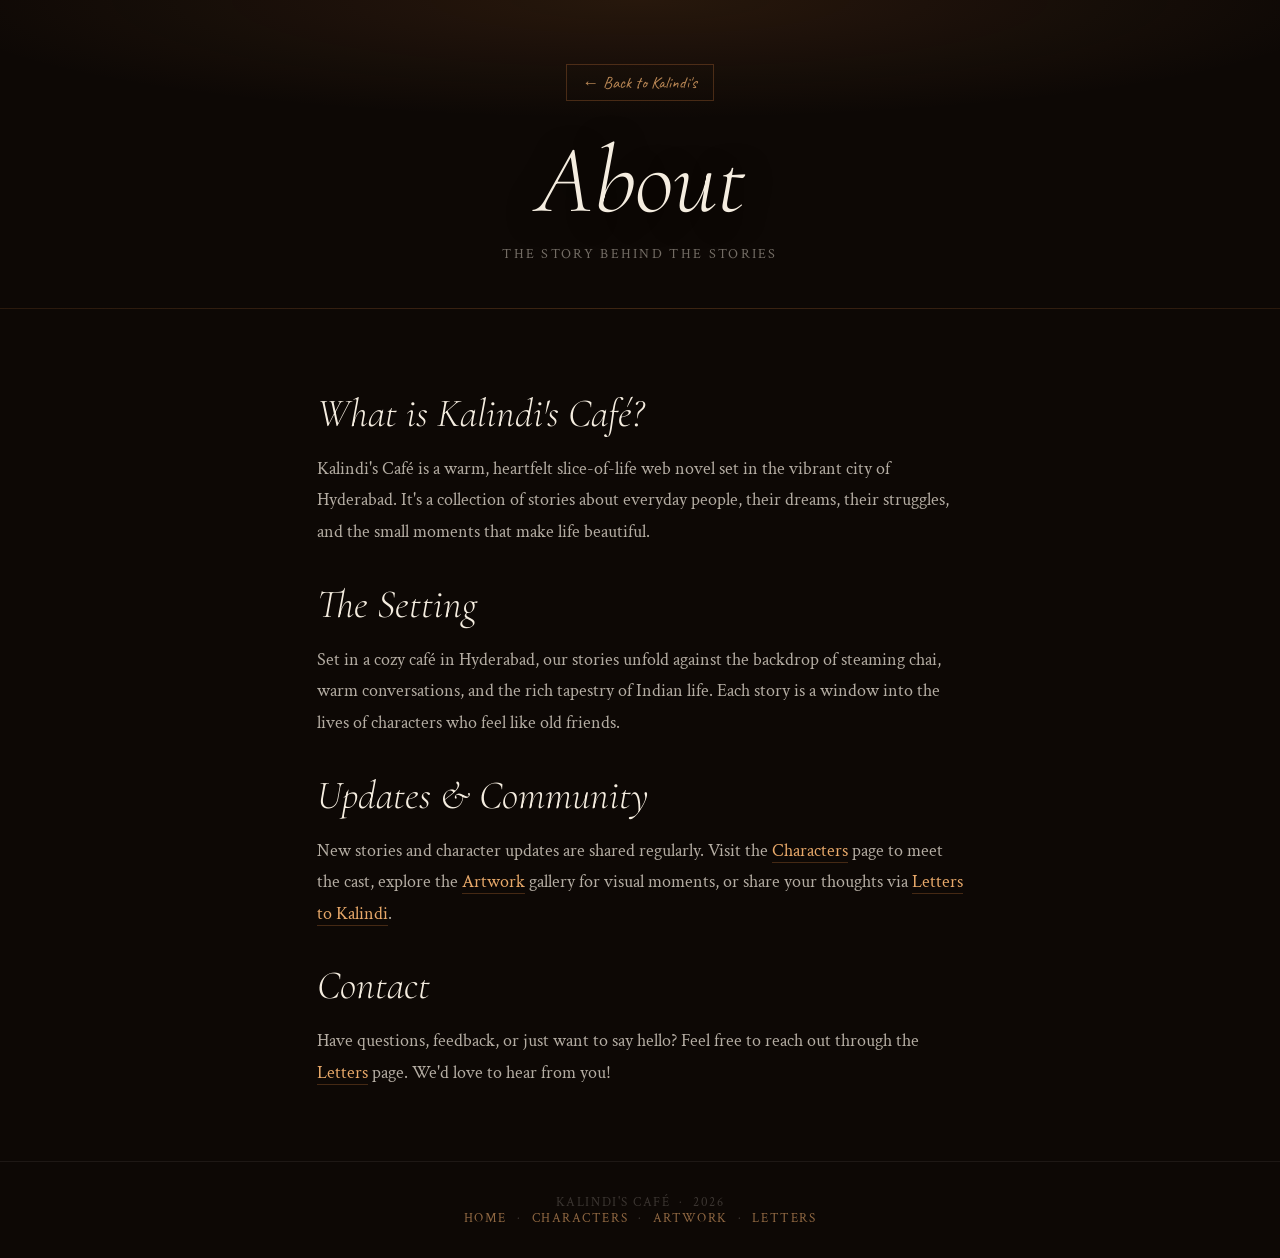
==== commit 6810653f: "Install Vercel Speed Insights integration # Vercel Speed Insights Installation Complete  ## Summary " ====
--- a/about.html
+++ b/about.html
@@ -1,37 +1,84 @@
-<!doctype html>
+<!DOCTYPE html>
 <html lang="en">
-  <head>
-    <meta charset="UTF-8" />
-    <meta name="viewport" content="width=device-width, initial-scale=1.0" />
-    <title>Cryptopedia.com | About</title>
-    <link rel="stylesheet" href="./styles.css" />
-    <script defer src="./app.js"></script>
-  </head>
-  <body data-page="about">
-    <div id="moonlit-background" class="moonlit-background" aria-hidden="true"></div>
-    <div id="eye-layer" class="eye-layer" aria-hidden="true"></div>
-    <div class="site-shell">
-      <header id="site-header"></header>
-      <main id="app" class="page-root"></main>
-      <footer id="site-footer"></footer>
-    </div>
-    <dialog id="password-dialog" class="password-dialog">
-      <form method="dialog" class="password-card" id="password-form">
-        <div class="password-card__eyebrow">Secret Archive Access</div>
-        <h2>Writer Studio Unlock</h2>
-        <p>Enter the archive password to open the hidden console.</p>
-        <label class="field">
-          <span>Password</span>
-          <input id="password-input" type="password" autocomplete="current-password" placeholder="Enter password" />
-        </label>
-        <div class="dialog-actions">
-          <button type="button" class="button button--ghost" data-dialog-close>Cancel</button>
-          <button type="submit" class="button button--primary">Unlock</button>
-        </div>
-        <div id="password-error" class="password-error" aria-live="polite"></div>
-      </form>
-    </dialog>
-    <div id="modal-root"></div>
-    <div id="toast-root" class="toast-root" aria-live="polite"></div>
-  </body>
+<head>
+<meta charset="UTF-8"/>
+<meta name="viewport" content="width=device-width, initial-scale=1.0"/>
+<title>About – Kalindi's Café</title>
+<meta name="description" content="Learn more about Kalindi's Café, a warm Indian slice-of-life web novel set in Hyderabad.">
+<meta name="theme-color" content="#0d0805">
+<link rel="preconnect" href="https://fonts.googleapis.com"/>
+<link rel="preconnect" href="https://fonts.gstatic.com" crossorigin/>
+<link href="https://fonts.googleapis.com/css2?family=Cormorant+Garamond:ital,wght@0,300;0,400;0,500;1,300;1,400;1,500&family=Caveat:wght@400;500&family=Crimson+Text:ital,wght@0,400;0,600;1,400&display=swap" rel="stylesheet"/>
+<script>
+  window.va = window.va || function () { (window.vaq = window.vaq || []).push(arguments); };
+</script>
+<script defer src="/_vercel/insights/script.js"></script>
+<script>
+  window.si = window.si || function () { (window.siq = window.siq || []).push(arguments); };
+</script>
+<script defer src="/_vercel/speed-insights/script.js"></script>
+<style>
+*,*::before,*::after{box-sizing:border-box;margin:0;padding:0}
+:root{--ink:#1a110a;--amber:#c8763a;--amber-light:#e8a96a;--cream:#f5ede0;--shadow:rgba(20,10,0,0.55)}
+body{font-family:'Crimson Text',Georgia,serif;background:#0d0805;color:var(--cream);min-height:100vh;overflow-x:hidden}
+
+.page-hero{padding:4rem clamp(1.2rem,6vw,5rem) 2.8rem;text-align:center;background:radial-gradient(ellipse 80% 55% at 50% 0%,rgba(200,118,58,.14),transparent 70%),#0d0805;border-bottom:1px solid rgba(200,118,58,.14)}
+.back-link{display:inline-block;color:rgba(232,169,106,.78);text-decoration:none;border:1px solid rgba(200,118,58,.3);padding:.45rem 1rem;margin-bottom:2rem;font-family:'Caveat',cursive;font-size:1.05rem}
+.back-link:hover{background:rgba(200,118,58,.12);color:#fff}
+h1{font-family:'Cormorant Garamond',Georgia,serif;font-style:italic;font-weight:300;font-size:clamp(3rem,8vw,6rem);line-height:1;color:var(--cream);text-shadow:0 4px 30px rgba(0,0,0,.5)}
+.sub{font-size:.9rem;color:rgba(245,237,224,.44);letter-spacing:.16em;text-transform:uppercase;margin-top:.9rem}
+
+.content{max-width:800px;margin:0 auto;padding:3rem clamp(1.2rem,6vw,5rem)}
+.content h2{font-family:'Cormorant Garamond',Georgia,serif;font-style:italic;font-weight:300;font-size:clamp(1.8rem,4vw,2.5rem);margin:2rem 0 1rem;color:var(--cream)}
+.content p{font-size:1.1rem;line-height:1.8;color:rgba(245,237,224,0.72);margin-bottom:1.5rem}
+.content a{color:var(--amber-light);text-decoration:none;border-bottom:1px solid rgba(200,118,58,0.3)}
+.content a:hover{color:#fff;border-bottom-color:var(--amber)}
+
+footer{text-align:center;padding:2rem 1rem;border-top:1px solid rgba(245,237,224,0.07);color:rgba(245,237,224,0.2);font-size:0.8rem;letter-spacing:0.12em;text-transform:uppercase;background:#0d0805}
+footer a{color:rgba(232,169,106,0.6);text-decoration:none;margin:0 0.35rem}
+footer a:hover{color:var(--amber-light)}
+</style>
+</head>
+<body>
+<header class="page-hero">
+  <a href="index.html" class="back-link">← Back to Kalindi's</a>
+  <h1>About</h1>
+  <p class="sub">The Story Behind the Stories</p>
+</header>
+
+<main class="content">
+  <h2>What is Kalindi's Café?</h2>
+  <p>
+    Kalindi's Café is a warm, heartfelt slice-of-life web novel set in the vibrant city of Hyderabad. 
+    It's a collection of stories about everyday people, their dreams, their struggles, and the small moments 
+    that make life beautiful.
+  </p>
+
+  <h2>The Setting</h2>
+  <p>
+    Set in a cozy café in Hyderabad, our stories unfold against the backdrop of steaming chai, 
+    warm conversations, and the rich tapestry of Indian life. Each story is a window into the lives 
+    of characters who feel like old friends.
+  </p>
+
+  <h2>Updates & Community</h2>
+  <p>
+    New stories and character updates are shared regularly. Visit the 
+    <a href="characters.html">Characters</a> page to meet the cast, explore the 
+    <a href="artwork.html">Artwork</a> gallery for visual moments, or share your thoughts via 
+    <a href="letters.html">Letters to Kalindi</a>.
+  </p>
+
+  <h2>Contact</h2>
+  <p>
+    Have questions, feedback, or just want to say hello? Feel free to reach out through the 
+    <a href="letters.html">Letters</a> page. We'd love to hear from you!
+  </p>
+</main>
+
+<footer>
+  <span>Kalindi's Café &nbsp;·&nbsp; 2026</span><br>
+  <a href="index.html">Home</a> · <a href="characters.html">Characters</a> · <a href="artwork.html">Artwork</a> · <a href="letters.html">Letters</a>
+</footer>
+</body>
 </html>
